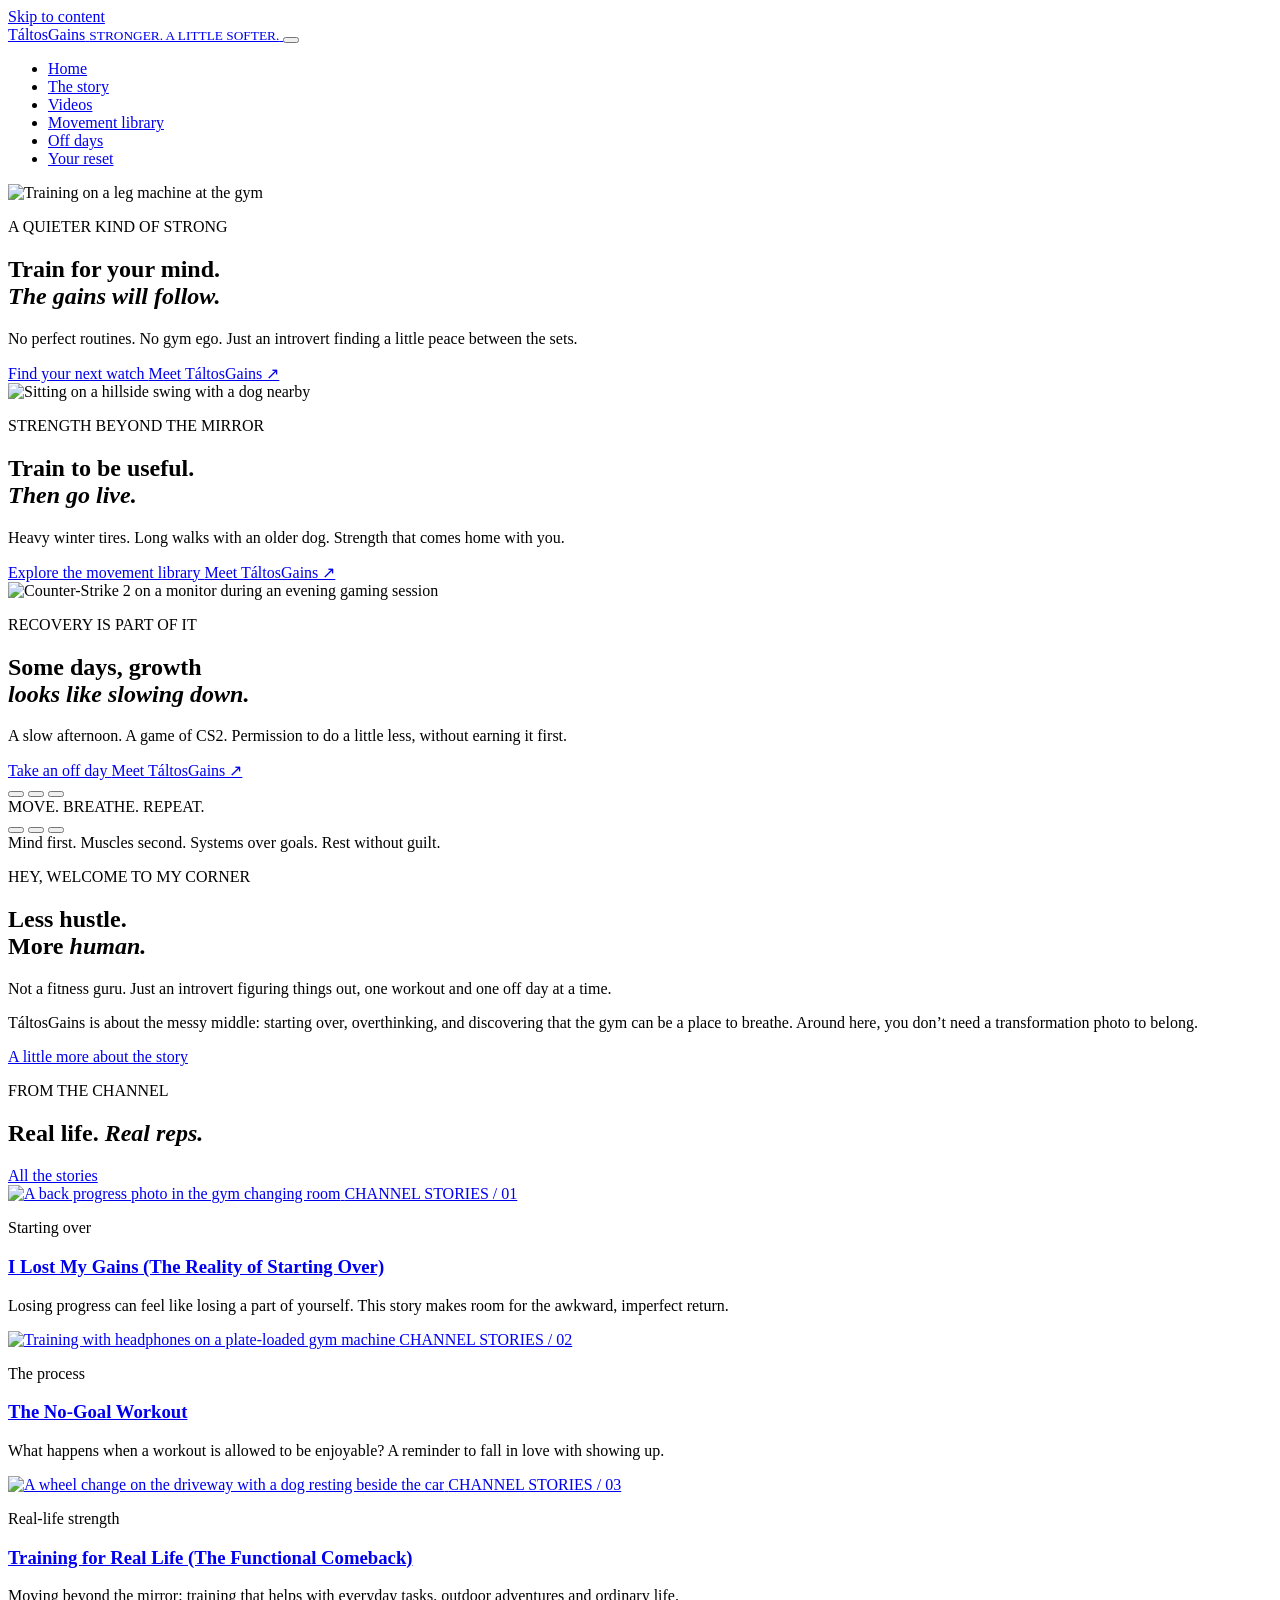
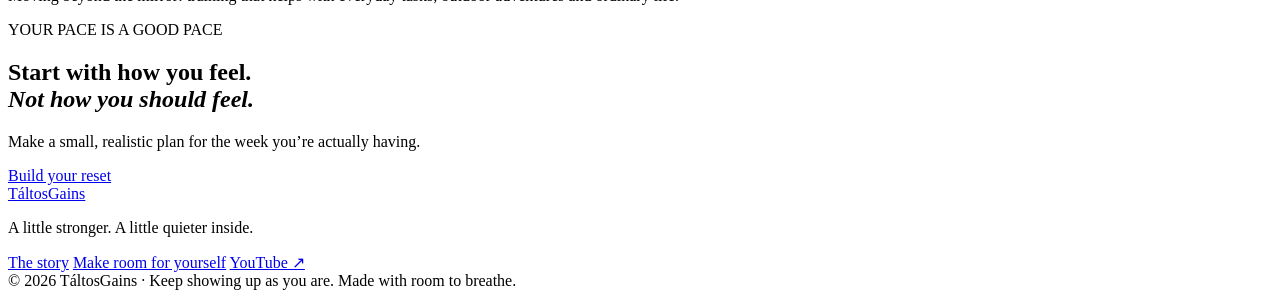
==== index.html @ c7e906d4 "Add homepage" ====
<!doctype html>
<html lang="en" data-bs-theme="dark">
    <head>
        <meta charset="utf-8" />
        <meta name="viewport" content="width=device-width, initial-scale=1" />
        <meta
            name="description"
            content="TáltosGains — honest gym stories, functional movement and guilt-free recovery. Train for your mind. Live at your own pace."
        />
        <meta name="theme-color" content="#171917" />
        <title>Home · TáltosGains</title>
        <link rel="icon" href="assets/favicon.svg" type="image/svg+xml" />
        <link rel="stylesheet" href="bootstrap/css/bootstrap.min.css" />
        <link rel="stylesheet" href="icons/font/bootstrap-icons.min.css" />
        <link rel="stylesheet" href="style.css" />
    </head>
    <body>
        <a class="skip-link" href="#main">Skip to content</a>
        <!-- Header and main menu -->
        <header>
            <nav class="navbar navbar-expand-lg container" aria-label="Main navigation">
                <a class="navbar-brand" href="index.html">
                    <i class="bi bi-flower1" aria-hidden="true"></i>
                    Táltos<span>Gains</span>
                    <small>STRONGER. A LITTLE SOFTER.</small>
                </a>
                <button
                    class="navbar-toggler"
                    type="button"
                    data-bs-toggle="collapse"
                    data-bs-target="#mainNav"
                    aria-controls="mainNav"
                    aria-expanded="false"
                    aria-label="Toggle navigation"
                >
                    <span class="navbar-toggler-icon"></span>
                </button>
                <div class="collapse navbar-collapse" id="mainNav">
                    <ul class="navbar-nav ms-auto">
                        <li class="nav-item">
                            <a class="nav-link active" aria-current="page" href="index.html">
                                <i class="bi bi-house" aria-hidden="true"></i>
                                Home
                            </a>
                        </li>
                        <li class="nav-item">
                            <a class="nav-link" href="about.html">
                                <i class="bi bi-flower1" aria-hidden="true"></i>
                                The story
                            </a>
                        </li>
                        <li class="nav-item">
                            <a class="nav-link" href="videos.html">
                                <i class="bi bi-play-btn" aria-hidden="true"></i>
                                Videos
                            </a>
                        </li>
                        <li class="nav-item">
                            <a class="nav-link" href="movement.html">
                                <i class="bi bi-activity" aria-hidden="true"></i>
                                Movement library
                            </a>
                        </li>
                        <li class="nav-item">
                            <a class="nav-link" href="recovery.html">
                                <i class="bi bi-cup-hot" aria-hidden="true"></i>
                                Off days
                            </a>
                        </li>
                        <li class="nav-item">
                            <a class="nav-link" href="reset.html">
                                <i class="bi bi-pencil-square" aria-hidden="true"></i>
                                Your reset
                            </a>
                        </li>
                    </ul>
                </div>
            </nav>
        </header>
        <!-- Page content -->
        <main id="main">
            <!-- Homepage carousel -->
            <section
                id="homeCarousel"
                class="carousel slide"
                aria-label="The TáltosGains philosophy"
                aria-roledescription="carousel"
            >
                <div class="carousel-inner">
                    <div class="carousel-item active">
                        <img
                            src="assets/images/gym-session.jpg"
                            class="hero-image photo-gym-session"
                            alt="Training on a leg machine at the gym"
                            fetchpriority="high"
                        />
                        <div class="hero-shade"></div>
                        <div class="container hero-content">
                            <p class="eyebrow">
                                <i class="bi bi-flower1" aria-hidden="true"></i>
                                A QUIETER KIND OF STRONG
                            </p>
                            <h1>
                                Train for your mind.
                                <br />
                                <em>The gains will follow.</em>
                            </h1>
                            <p class="hero-description">
                                No perfect routines. No gym ego. Just an introvert finding a little peace
                                between the sets.
                            </p>
                            <div class="d-flex gap-3 flex-wrap">
                                <a class="btn btn-primary" href="videos.html">
                                    <i class="bi bi-play-fill" aria-hidden="true"></i>
                                    Find your next watch
                                </a>
                                <a class="btn btn-outline-light" href="about.html">Meet TáltosGains ↗</a>
                            </div>
                        </div>
                    </div>
                    <div class="carousel-item">
                        <img
                            src="assets/images/outdoor-break.jpg"
                            class="hero-image photo-outdoor-break"
                            alt="Sitting on a hillside swing with a dog nearby"
                        />
                        <div class="hero-shade"></div>
                        <div class="container hero-content">
                            <p class="eyebrow">
                                <i class="bi bi-flower1" aria-hidden="true"></i>
                                STRENGTH BEYOND THE MIRROR
                            </p>
                            <h1>
                                Train to be useful.
                                <br />
                                <em>Then go live.</em>
                            </h1>
                            <p class="hero-description">
                                Heavy winter tires. Long walks with an older dog. Strength that comes home
                                with you.
                            </p>
                            <div class="d-flex gap-3 flex-wrap">
                                <a class="btn btn-primary" href="movement.html">
                                    <i class="bi bi-play-fill" aria-hidden="true"></i>
                                    Explore the movement library
                                </a>
                                <a class="btn btn-outline-light" href="about.html">Meet TáltosGains ↗</a>
                            </div>
                        </div>
                    </div>
                    <div class="carousel-item">
                        <img
                            src="assets/images/gaming-evening.jpg"
                            class="hero-image photo-gaming-evening"
                            alt="Counter-Strike 2 on a monitor during an evening gaming session"
                        />
                        <div class="hero-shade"></div>
                        <div class="container hero-content">
                            <p class="eyebrow">
                                <i class="bi bi-flower1" aria-hidden="true"></i>
                                RECOVERY IS PART OF IT
                            </p>
                            <h1>
                                Some days, growth
                                <br />
                                <em>looks like slowing down.</em>
                            </h1>
                            <p class="hero-description">
                                A slow afternoon. A game of CS2. Permission to do a little less, without
                                earning it first.
                            </p>
                            <div class="d-flex gap-3 flex-wrap">
                                <a class="btn btn-primary" href="recovery.html">
                                    <i class="bi bi-play-fill" aria-hidden="true"></i>
                                    Take an off day
                                </a>
                                <a class="btn btn-outline-light" href="about.html">Meet TáltosGains ↗</a>
                            </div>
                        </div>
                    </div>
                </div>
                <div class="container carousel-bottom">
                    <div class="carousel-indicators">
                        <button
                            type="button"
                            data-bs-target="#homeCarousel"
                            data-bs-slide-to="0"
                            class="active"
                            aria-current="true"
                            aria-label="Slide 1"
                        ></button>
                        <button
                            type="button"
                            data-bs-target="#homeCarousel"
                            data-bs-slide-to="1"
                            aria-label="Slide 2"
                        ></button>
                        <button
                            type="button"
                            data-bs-target="#homeCarousel"
                            data-bs-slide-to="2"
                            aria-label="Slide 3"
                        ></button>
                    </div>
                    <span class="carousel-note">MOVE. BREATHE. REPEAT.</span>
                    <div class="carousel-actions">
                        <button
                            type="button"
                            id="carouselPause"
                            class="btn btn-sm btn-outline-light"
                            aria-label="Pause slideshow"
                        >
                            <i class="bi bi-pause-fill" aria-hidden="true"></i>
                        </button>
                        <button
                            type="button"
                            class="btn btn-sm btn-outline-light"
                            data-bs-target="#homeCarousel"
                            data-bs-slide="prev"
                            aria-label="Previous slide"
                        >
                            <i class="bi bi-arrow-left" aria-hidden="true"></i>
                        </button>
                        <button
                            type="button"
                            class="btn btn-sm btn-outline-light"
                            data-bs-target="#homeCarousel"
                            data-bs-slide="next"
                            aria-label="Next slide"
                        >
                            <i class="bi bi-arrow-right" aria-hidden="true"></i>
                        </button>
                    </div>
                </div>
            </section>
            <div class="manifesto-strip">
                <div class="container">
                    <span>
                        <i class="bi bi-heart" aria-hidden="true"></i>
                        Mind first. Muscles second.
                    </span>
                    <span>
                        <i class="bi bi-arrow-repeat" aria-hidden="true"></i>
                        Systems over goals.
                    </span>
                    <span>
                        <i class="bi bi-flower1" aria-hidden="true"></i>
                        Rest without guilt.
                    </span>
                </div>
            </div>
            <section class="container section-space">
                <div class="row align-items-center gy-5">
                    <div class="col-lg-5">
                        <p class="eyebrow">HEY, WELCOME TO MY CORNER</p>
                        <h2>
                            Less hustle.
                            <br />
                            More
                            <em>human.</em>
                        </h2>
                    </div>
                    <div class="col-lg-6 offset-lg-1">
                        <p class="large-copy">
                            Not a fitness guru. Just an introvert figuring things out, one workout and one off
                            day at a time.
                        </p>
                        <p>
                            TáltosGains is about the messy middle: starting over, overthinking, and
                            discovering that the gym can be a place to breathe. Around here, you don’t need a
                            transformation photo to belong.
                        </p>
                        <a class="text-link" href="about.html">
                            A little more about the story
                            <i class="bi bi-arrow-up-right" aria-hidden="true"></i>
                        </a>
                    </div>
                </div>
            </section>
            <section class="stories-section section-space">
                <div class="container">
                    <div class="section-title">
                        <div>
                            <p class="eyebrow">FROM THE CHANNEL</p>
                            <h2>
                                Real life.
                                <em>Real reps.</em>
                            </h2>
                        </div>
                        <a class="text-link" href="videos.html">
                            All the stories
                            <i class="bi bi-arrow-right" aria-hidden="true"></i>
                        </a>
                    </div>
                    <div class="row gy-5">
                        <div class="col-md-4">
                            <article class="video-card">
                                <a
                                    class="video-image"
                                    href="videos.html#video-1"
                                    aria-label="Read about I Lost My Gains (The Reality of Starting Over)"
                                >
                                    <img
                                        class="photo-starting-over"
                                        src="assets/images/starting-over.jpg"
                                        alt="A back progress photo in the gym changing room"
                                        loading="lazy"
                                    />
                                    <span class="play-circle">
                                        <i class="bi bi-play-fill" aria-hidden="true"></i>
                                    </span>
                                    <span class="image-label">CHANNEL STORIES / 01</span>
                                </a>
                                <p class="eyebrow mt-4">Starting over</p>
                                <h3>
                                    <a href="videos.html#video-1">
                                        I Lost My Gains (The Reality of Starting Over)
                                    </a>
                                </h3>
                                <p>
                                    Losing progress can feel like losing a part of yourself. This story makes
                                    room for the awkward, imperfect return.
                                </p>
                            </article>
                        </div>
                        <div class="col-md-4">
                            <article class="video-card">
                                <a
                                    class="video-image"
                                    href="videos.html#video-2"
                                    aria-label="Read about The No-Goal Workout"
                                >
                                    <img
                                        class="photo-gym-row"
                                        src="assets/images/gym-row.jpg"
                                        alt="Training with headphones on a plate-loaded gym machine"
                                        loading="lazy"
                                    />
                                    <span class="play-circle">
                                        <i class="bi bi-play-fill" aria-hidden="true"></i>
                                    </span>
                                    <span class="image-label">CHANNEL STORIES / 02</span>
                                </a>
                                <p class="eyebrow mt-4">The process</p>
                                <h3><a href="videos.html#video-2">The No-Goal Workout</a></h3>
                                <p>
                                    What happens when a workout is allowed to be enjoyable? A reminder to fall
                                    in love with showing up.
                                </p>
                            </article>
                        </div>
                        <div class="col-md-4">
                            <article class="video-card">
                                <a
                                    class="video-image"
                                    href="videos.html#video-3"
                                    aria-label="Read about Training for Real Life (The Functional Comeback)"
                                >
                                    <img
                                        class="photo-everyday-strength"
                                        src="assets/images/everyday-strength.jpg"
                                        alt="A wheel change on the driveway with a dog resting beside the car"
                                        loading="lazy"
                                    />
                                    <span class="play-circle">
                                        <i class="bi bi-play-fill" aria-hidden="true"></i>
                                    </span>
                                    <span class="image-label">CHANNEL STORIES / 03</span>
                                </a>
                                <p class="eyebrow mt-4">Real-life strength</p>
                                <h3>
                                    <a href="videos.html#video-3">
                                        Training for Real Life (The Functional Comeback)
                                    </a>
                                </h3>
                                <p>
                                    Moving beyond the mirror: training that helps with everyday tasks, outdoor
                                    adventures and ordinary life.
                                </p>
                            </article>
                        </div>
                    </div>
                </div>
            </section>
            <section class="container section-space">
                <div class="reset-banner">
                    <div>
                        <p class="eyebrow">YOUR PACE IS A GOOD PACE</p>
                        <h2>
                            Start with how you feel.
                            <br />
                            <em>Not how you should feel.</em>
                        </h2>
                        <p>Make a small, realistic plan for the week you’re actually having.</p>
                        <a class="btn btn-primary btn-lg" href="reset.html">
                            Build your reset
                            <i class="bi bi-arrow-right" aria-hidden="true"></i>
                        </a>
                    </div>
                    <div class="big-flower" aria-hidden="true">
                        <i class="bi bi-flower1" aria-hidden="true"></i>
                    </div>
                </div>
            </section>
        </main>
        <!-- Footer -->
        <footer>
            <div class="container">
                <div class="row gy-4 align-items-center">
                    <div class="col-md-5">
                        <a class="footer-brand" href="index.html">
                            <i class="bi bi-flower1" aria-hidden="true"></i>
                            TáltosGains
                        </a>
                        <p>A little stronger. A little quieter inside.</p>
                    </div>
                    <div class="col-md-7 footer-links">
                        <a href="about.html">The story</a>
                        <a href="reset.html">Make room for yourself</a>
                        <a
                            href="https://www.youtube.com/channel/UCNmZno0YKtLoGq7kh4Sr4HA"
                            target="_blank"
                            rel="noopener"
                        >
                            <i class="bi bi-youtube" aria-hidden="true"></i>
                            YouTube ↗
                        </a>
                    </div>
                </div>
                <div class="footer-bottom">
                    <span>© 2026 TáltosGains · Keep showing up as you are.</span>
                    <span>Made with room to breathe.</span>
                </div>
            </div>
        </footer>
        <!-- JavaScript -->
        <script src="bootstrap/js/bootstrap.bundle.min.js"></script>
        <script src="js/site.js"></script>
    </body>
</html>
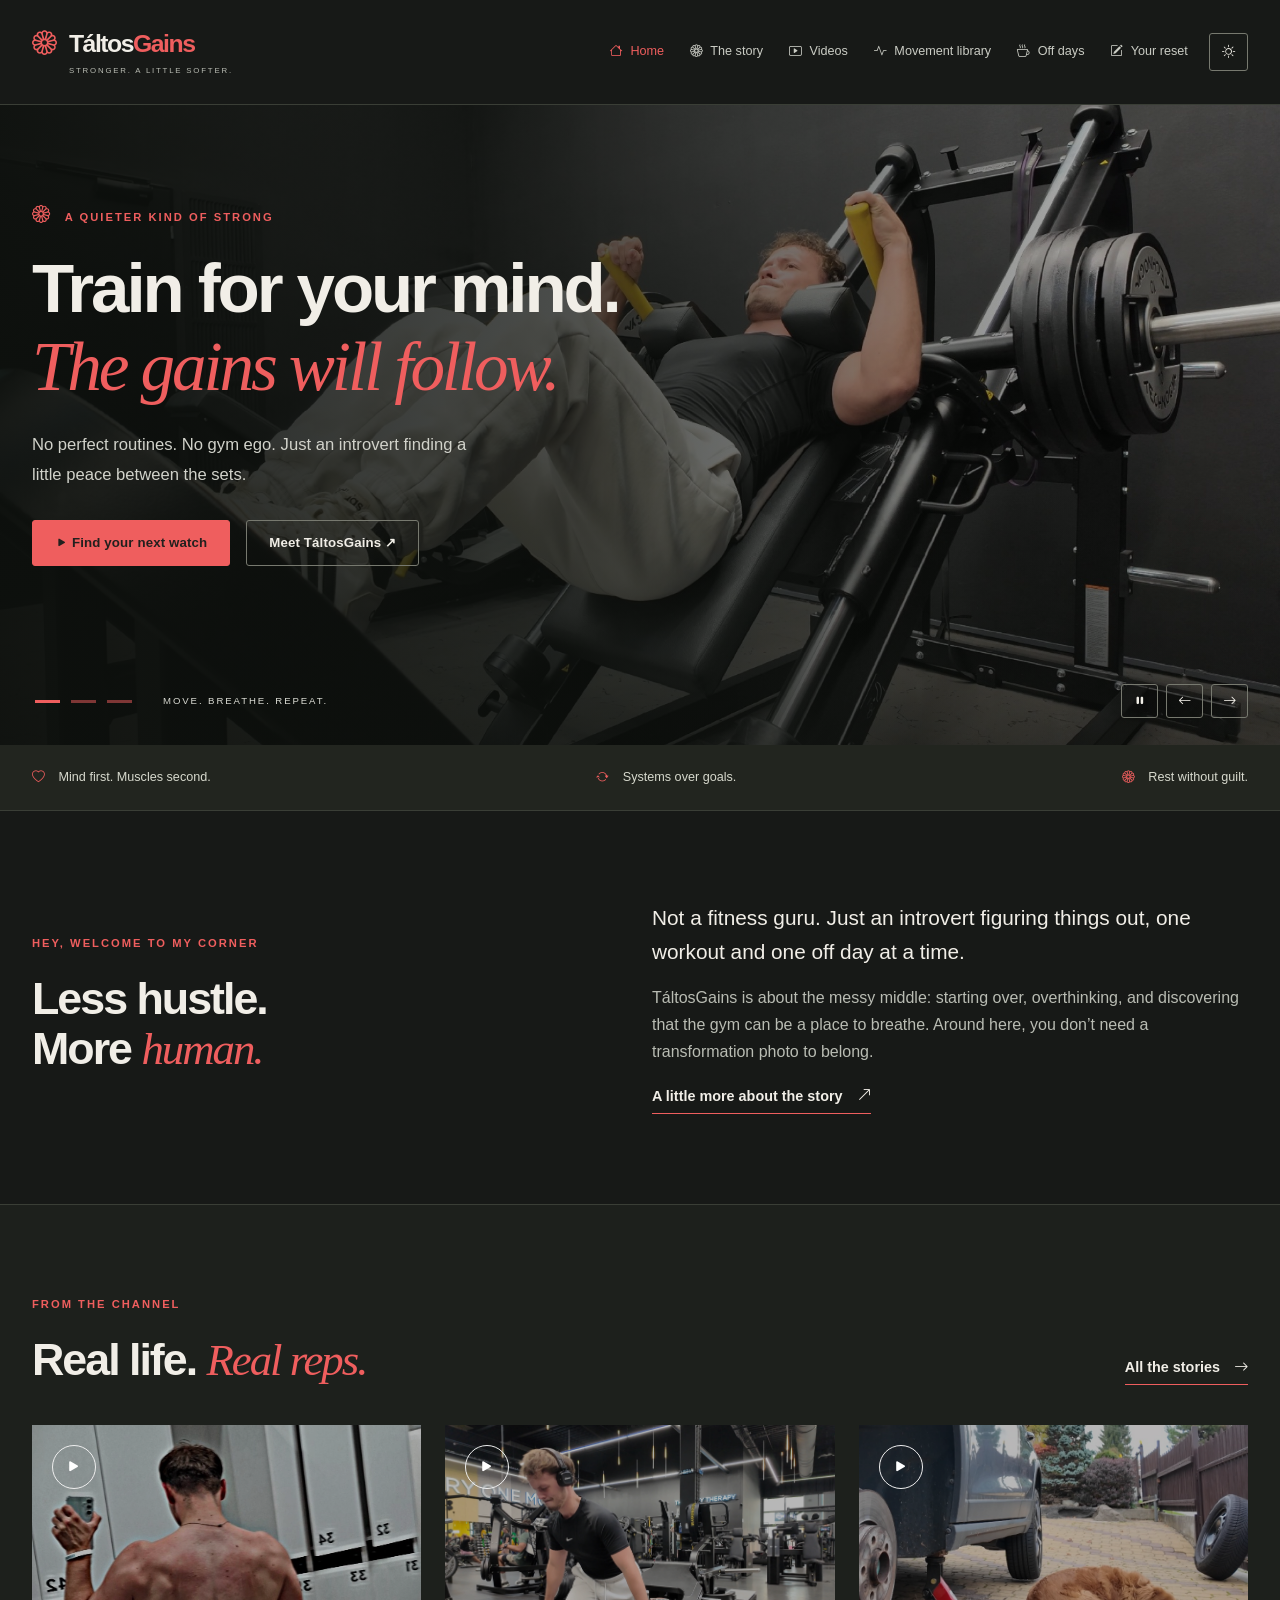
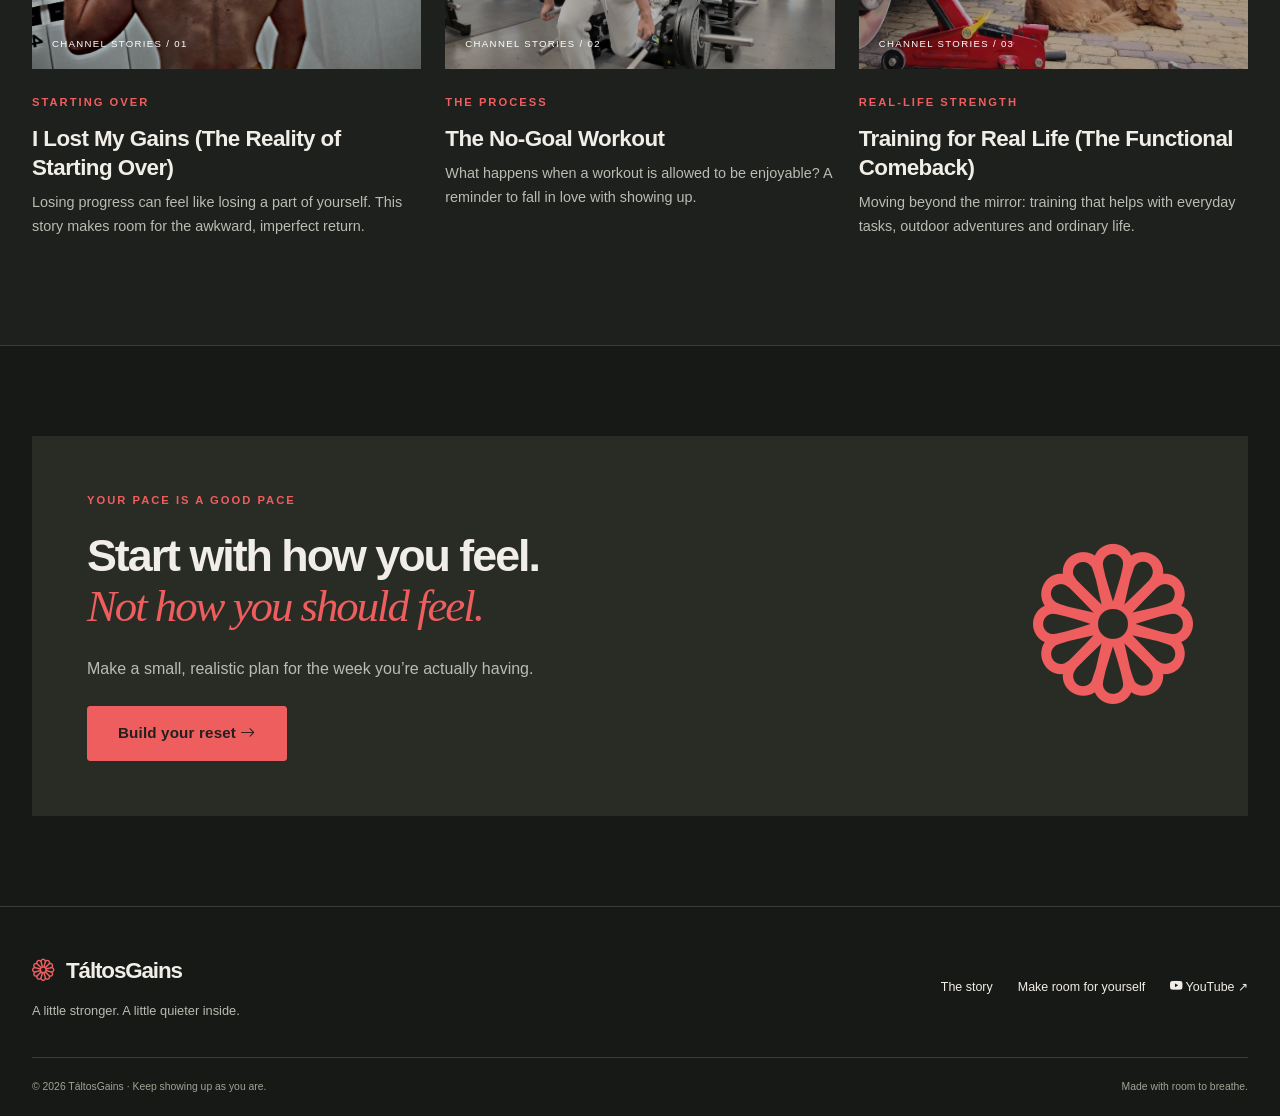
==== commit 2247c2d5: "Update responsive pages and README" ====
--- a/index.html
+++ b/index.html
@@ -8,6 +8,7 @@
             content="TáltosGains — honest gym stories, functional movement and guilt-free recovery. Train for your mind. Live at your own pace."
         />
         <meta name="theme-color" content="#171917" />
+        <script src="js/theme.js"></script>
         <title>Home · TáltosGains</title>
         <link rel="icon" href="assets/favicon.svg" type="image/svg+xml" />
         <link rel="stylesheet" href="bootstrap/css/bootstrap.min.css" />
@@ -35,6 +36,10 @@
                 >
                     <span class="navbar-toggler-icon"></span>
                 </button>
+                <button type="button" id="themeToggle" class="btn btn-outline-light theme-toggle"
+                        aria-label="Switch to light mode" title="Switch to light mode" hidden>
+                    <i class="bi bi-sun" aria-hidden="true"></i>
+                </button>
                 <div class="collapse navbar-collapse" id="mainNav">
                     <ul class="navbar-nav ms-auto">
                         <li class="nav-item">
--- a/style.css
+++ b/style.css
@@ -0,0 +1,1331 @@
+/* TáltosGains: dark editorial layout with a softer red accent. */
+
+/* Colors and basic page styles */
+:root {
+    --ink: #171917;
+    --panel: #20231f;
+    --paper: #f1eee7;
+    --muted: #b9bcb3;
+    --accent: #ef5e5e;
+    --accent-soft: #f4c1d2;
+    --accent-muted: #b66c87;
+    --line: #3a3e36;
+    --bs-body-bg: var(--ink);
+    --bs-body-color: var(--paper);
+    --bs-primary: var(--accent);
+    --bs-link-color: var(--accent);
+    --bs-link-hover-color: var(--accent-soft);
+    --bs-border-color: var(--line);
+}
+
+body {
+    font-family: Arial, Helvetica, sans-serif;
+    font-size: 16px;
+    line-height: 1.7;
+}
+
+a {
+    color: inherit;
+    text-underline-offset: 5px;
+}
+
+p {
+    color: var(--muted);
+}
+
+h1,
+h2,
+h3 {
+    color: var(--paper);
+    font-weight: 700;
+    line-height: 1.12;
+    letter-spacing: -0.045em;
+}
+
+h1 {
+    font-size: clamp(2.8rem, 5.8vw, 5.4rem);
+}
+
+h2 {
+    font-size: clamp(2rem, 3.5vw, 3.3rem);
+}
+
+h3 {
+    font-size: 1.4rem;
+    letter-spacing: -0.025em;
+}
+
+em {
+    font-family: Georgia, 'Times New Roman', serif;
+    font-weight: 400;
+    color: var(--accent);
+}
+
+/* Page layout */
+.container {
+    max-width: 1280px;
+    padding-left: 32px;
+    padding-right: 32px;
+}
+
+.eyebrow {
+    font-size: 0.7rem;
+    letter-spacing: 0.18em;
+    font-weight: 700;
+    color: var(--accent);
+    text-transform: uppercase;
+    margin-bottom: 20px;
+}
+
+.eyebrow .bi {
+    font-size: 1.15rem;
+    margin-right: 8px;
+}
+
+.large-copy {
+    font-size: 1.3rem;
+    color: var(--paper);
+    line-height: 1.6;
+}
+
+.section-space {
+    padding-top: 90px;
+    padding-bottom: 90px;
+}
+
+html {
+    scroll-padding-top: 120px;
+}
+
+header {
+    position: sticky;
+    top: 0;
+    z-index: 1020;
+    border-bottom: 1px solid var(--line);
+    background: var(--ink);
+}
+
+/* Header and navigation */
+.navbar {
+    min-height: 104px;
+    /* Bootstrap navbar variables: menu link colors and spacing */
+    --bs-navbar-color: #caccc4;
+    --bs-navbar-hover-color: var(--paper);
+    --bs-navbar-active-color: var(--accent);
+    --bs-navbar-nav-link-padding-x: 13px;
+}
+
+.navbar .navbar-nav {
+    --bs-nav-link-padding-y: 10px;
+}
+
+.navbar-brand {
+    font-size: 1.55rem;
+    letter-spacing: -0.06em;
+    font-weight: 800;
+    line-height: 1.3;
+    color: var(--paper);
+}
+
+.navbar-brand > .bi {
+    color: var(--accent);
+    margin-right: 8px;
+    font-weight: 400;
+}
+
+.navbar-brand span {
+    color: var(--accent);
+}
+
+.navbar-brand small {
+    display: block;
+    font-size: 0.49rem;
+    letter-spacing: 0.23em;
+    margin: 5px 0 0 37px;
+    color: var(--muted);
+    font-weight: 400;
+}
+
+.navbar .nav-link {
+    font-size: 0.79rem;
+    white-space: nowrap;
+}
+
+.nav-link .bi {
+    margin-right: 4px;
+}
+
+/* Buttons and links */
+.btn {
+    border-radius: 3px;
+    padding: 12px 22px;
+    font-weight: 600;
+    font-size: 0.83rem;
+    line-height: 1.5;
+    letter-spacing: 0.01em;
+}
+
+.btn-primary {
+    --bs-btn-color: #22201e;
+    --bs-btn-bg: var(--accent);
+    --bs-btn-border-color: var(--accent);
+    --bs-btn-hover-color: #181818;
+    --bs-btn-hover-bg: var(--accent-soft);
+    --bs-btn-hover-border-color: var(--accent-soft);
+    --bs-btn-active-bg: var(--accent-soft);
+    --bs-btn-active-border-color: var(--accent-soft);
+    --bs-btn-active-color: #181818;
+}
+
+.btn-outline-light {
+    --bs-btn-color: var(--paper);
+    --bs-btn-border-color: #77796f;
+    --bs-btn-hover-bg: var(--paper);
+    --bs-btn-hover-color: var(--ink);
+}
+
+.btn-outline-primary {
+    --bs-btn-color: var(--accent);
+    --bs-btn-border-color: var(--accent);
+    --bs-btn-hover-color: var(--ink);
+    --bs-btn-hover-bg: var(--accent);
+    --bs-btn-hover-border-color: var(--accent);
+    --bs-btn-active-color: var(--ink);
+    --bs-btn-active-bg: var(--accent-soft);
+    --bs-btn-active-border-color: var(--accent-soft);
+}
+
+.btn-secondary {
+    --bs-btn-color: var(--paper);
+    --bs-btn-bg: var(--line);
+    --bs-btn-border-color: var(--line);
+    --bs-btn-hover-color: var(--paper);
+    --bs-btn-hover-bg: #4b5046;
+    --bs-btn-hover-border-color: #4b5046;
+    --bs-btn-active-color: var(--paper);
+    --bs-btn-active-bg: #4b5046;
+    --bs-btn-active-border-color: #4b5046;
+}
+
+.btn-link {
+    --bs-btn-color: var(--accent);
+    --bs-btn-hover-color: var(--accent-soft);
+    --bs-btn-active-color: var(--accent-soft);
+    text-underline-offset: 5px;
+}
+
+.btn-sm {
+    padding: 6px 11px;
+}
+
+.btn-lg {
+    padding: 15px 30px;
+    font-size: 0.95rem;
+}
+
+.text-link {
+    font-weight: 600;
+    font-size: 0.9rem;
+    text-decoration: none;
+    border-bottom: 1px solid var(--accent);
+    padding-bottom: 5px;
+    display: inline-block;
+}
+
+.text-link .bi {
+    margin-left: 10px;
+}
+
+.skip-link {
+    position: fixed;
+    top: -100px;
+    left: 12px;
+    background: var(--accent);
+    color: #111;
+    padding: 12px;
+    z-index: 2000;
+}
+
+.skip-link:focus {
+    top: 12px;
+}
+
+/* ":root" raises specificity so this beats Bootstrap's ".btn:focus-visible" without !important */
+:root :focus-visible {
+    outline: 3px solid var(--accent);
+    outline-offset: 4px;
+}
+
+/* Homepage carousel */
+#homeCarousel {
+    position: relative;
+}
+
+.carousel-item {
+    height: 640px;
+    min-height: 540px;
+}
+
+.hero-image {
+    position: absolute;
+    width: 100%;
+    height: 100%;
+    object-fit: cover;
+    object-position: center 50%;
+}
+
+.hero-shade {
+    position: absolute;
+    inset: 0;
+    background:
+        linear-gradient(
+            90deg,
+            rgba(13, 16, 13, 0.94) 0%,
+            rgba(13, 16, 13, 0.73) 43%,
+            rgba(13, 16, 13, 0.16) 100%
+        ),
+        linear-gradient(0deg, rgba(13, 16, 13, 0.5), transparent 40%);
+}
+
+.hero-content {
+    position: relative;
+    padding-top: 94px;
+    padding-bottom: 110px;
+}
+
+.hero-content h1 {
+    max-width: 950px;
+    font-size: clamp(3rem, 5.4vw, 5.3rem);
+}
+
+.hero-description {
+    font-size: 1.04rem;
+    max-width: 460px;
+    line-height: 1.8;
+    margin: 25px 0 30px;
+    color: #d1d2ca;
+}
+
+.carousel-bottom {
+    position: absolute;
+    bottom: 27px;
+    left: 50%;
+    transform: translateX(-50%);
+    display: flex;
+    align-items: center;
+    gap: 28px;
+    z-index: 2;
+}
+
+.carousel-indicators {
+    position: static;
+    margin: 0;
+    gap: 5px;
+}
+
+.carousel-indicators [data-bs-target] {
+    width: 25px;
+    height: 3px;
+    background-color: var(--accent);
+}
+
+.carousel-note {
+    font-size: 0.6rem;
+    color: #dadbd3;
+    letter-spacing: 0.2em;
+}
+
+.carousel-actions {
+    margin-left: auto;
+    display: flex;
+    gap: 8px;
+}
+
+/* Homepage introduction and video cards */
+.manifesto-strip {
+    background: #22251f;
+    border-bottom: 1px solid var(--line);
+    padding: 22px 0;
+}
+
+.manifesto-strip .container {
+    display: flex;
+    justify-content: space-between;
+    gap: 20px;
+}
+
+.manifesto-strip span {
+    color: #d7d9cd;
+    font-size: 0.79rem;
+}
+
+.manifesto-strip .bi {
+    color: var(--accent);
+    margin-right: 10px;
+}
+
+.stories-section {
+    background: #1d201c;
+    border-top: 1px solid var(--line);
+    border-bottom: 1px solid var(--line);
+}
+
+.section-title {
+    display: flex;
+    justify-content: space-between;
+    align-items: end;
+    gap: 24px;
+    margin-bottom: 40px;
+}
+
+.section-title h2 {
+    margin: 0;
+}
+
+.video-image {
+    display: block;
+    position: relative;
+    overflow: hidden;
+    aspect-ratio: 16/10;
+}
+
+.video-image img {
+    width: 100%;
+    height: 100%;
+    object-fit: cover;
+    filter: brightness(0.72);
+    transition: transform 0.3s;
+}
+
+.video-image:hover img {
+    transform: scale(1.035);
+}
+
+.play-circle {
+    position: absolute;
+    left: 20px;
+    top: 20px;
+    width: 44px;
+    height: 44px;
+    display: grid;
+    place-items: center;
+    border: 1px solid #eee;
+    border-radius: 50%;
+    color: white;
+    font-size: 1.1rem;
+}
+
+.image-label {
+    position: absolute;
+    bottom: 16px;
+    left: 20px;
+    letter-spacing: 0.14em;
+    font-size: 0.6rem;
+    color: white;
+}
+
+.video-card h3 {
+    line-height: 1.3;
+    font-size: 1.4rem;
+}
+
+.video-card h3 a {
+    text-decoration: none;
+}
+
+.video-card h3 a:hover {
+    color: var(--accent);
+}
+
+.video-card p:not(.eyebrow) {
+    font-size: 0.9rem;
+}
+
+.video-card .eyebrow {
+    margin-bottom: 12px;
+}
+
+/* Reset invitation */
+.reset-banner {
+    padding: 55px;
+    background: #292c25;
+    display: flex;
+    align-items: center;
+    justify-content: space-between;
+    gap: 20px;
+}
+
+.reset-banner p:not(.eyebrow) {
+    margin: 24px 0;
+}
+
+.big-flower {
+    font-size: 10rem;
+    color: var(--accent);
+    line-height: 1;
+}
+
+/* Inner pages */
+.breadcrumb-wrap {
+    padding-top: 22px;
+}
+
+.breadcrumb {
+    font-size: 0.75rem;
+    margin-bottom: 0;
+}
+
+.breadcrumb-item.active {
+    color: var(--muted);
+}
+
+.page-heading {
+    padding-top: 58px;
+    padding-bottom: 56px;
+}
+
+.page-heading .lead {
+    max-width: 740px;
+    margin-top: 24px;
+    font-size: 1.13rem;
+}
+
+.editorial-image {
+    width: 100%;
+    height: 540px;
+    object-fit: cover;
+}
+
+.image-caption {
+    font-size: 0.65rem;
+    letter-spacing: 0.14em;
+    margin-top: 15px;
+}
+
+.principle {
+    border-top: 1px solid var(--line);
+    padding: 25px 0;
+}
+
+.principle span {
+    color: var(--accent);
+    font-size: 0.7rem;
+    letter-spacing: 0.15em;
+}
+
+.principle h3 {
+    margin: 20px 0;
+}
+
+.video-feature {
+    border-top: 1px solid var(--line);
+    padding: 40px 0;
+    margin-bottom: 20px;
+}
+
+.video-feature h2 {
+    font-size: 2.1rem;
+    max-width: 620px;
+}
+
+.video-cover {
+    width: 100%;
+    aspect-ratio: 16/10;
+    object-fit: cover;
+}
+
+.subtle-note {
+    font-size: 0.85rem;
+    border-left: 2px solid var(--accent);
+    padding-left: 16px;
+    margin-bottom: 40px;
+}
+
+.modal-content {
+    background: var(--panel);
+    border-radius: 4px;
+}
+
+.modal-header,
+.modal-footer {
+    padding: 22px;
+}
+
+.modal-body {
+    padding: 25px;
+}
+
+.modal-title {
+    letter-spacing: -0.02em;
+}
+
+/* Movement library and DataTables */
+.library-intro {
+    display: flex;
+    gap: 35px;
+    align-items: center;
+    justify-content: space-between;
+    margin-bottom: 35px;
+}
+
+.library-intro p {
+    max-width: 750px;
+}
+
+.library-count {
+    font-family: Georgia, serif;
+    font-size: 3rem;
+    line-height: 1.2;
+    color: var(--accent);
+    white-space: nowrap;
+}
+
+.library-count small {
+    display: block;
+    font-family: Arial, sans-serif;
+    font-size: 0.55rem;
+    letter-spacing: 0.15em;
+}
+
+.table-shell {
+    background: var(--panel);
+    padding: 25px;
+    border: 1px solid var(--line);
+}
+
+.table {
+    --bs-table-bg: transparent;
+    --bs-table-color: var(--paper);
+    --bs-table-hover-bg: #30352c;
+    --bs-table-hover-color: var(--paper);
+    font-size: 0.87rem;
+}
+
+.table thead th {
+    color: var(--accent);
+    font-size: 0.72rem;
+    text-transform: uppercase;
+    letter-spacing: 0.04em;
+}
+
+.table td,
+.table th {
+    padding: 15px 12px;
+}
+
+.table tbody th {
+    font-weight: 500;
+    min-width: 190px;
+}
+
+.table caption {
+    font-size: 0.75rem;
+    color: var(--muted);
+}
+
+.dt-container {
+    font-size: 0.85rem;
+}
+
+.page-link {
+    color: var(--paper);
+    background: var(--ink);
+    border-color: var(--line);
+}
+
+.active > .page-link {
+    background: var(--accent);
+    border-color: var(--accent);
+    color: var(--ink);
+}
+
+.quiet-callout {
+    border-left: 2px solid var(--accent);
+    margin-top: 45px;
+    padding-left: 25px;
+}
+
+/* Recovery tabs */
+.nav-tabs {
+    border-color: var(--line);
+    gap: 8px;
+    /* Bootstrap nav variables: tab colors and spacing */
+    --bs-nav-link-padding-x: 15px;
+    --bs-nav-link-padding-y: 14px;
+    --bs-nav-link-color: #caccc4;
+    --bs-nav-link-hover-color: var(--paper);
+    --bs-nav-tabs-link-active-color: var(--accent);
+}
+
+.nav-tabs .nav-link {
+    border-radius: 0;
+    font-size: 0.9rem;
+}
+
+.nav-tabs .nav-link.active {
+    background: var(--panel);
+    border-color: var(--line);
+    border-bottom-color: var(--panel);
+}
+
+.recovery-content {
+    background: var(--panel);
+    padding: 35px;
+    margin-bottom: 30px;
+    min-height: 380px;
+}
+
+.recovery-content h2 {
+    font-size: 2rem;
+    margin-bottom: 24px;
+}
+
+.recovery-content .large-copy {
+    font-size: 1.12rem;
+}
+
+.recovery-list {
+    padding-left: 22px;
+    color: var(--muted);
+}
+
+.recovery-list li {
+    padding-left: 8px;
+    margin-top: 16px;
+}
+
+.recovery-list li::marker {
+    color: var(--accent);
+}
+
+/* Reset form */
+.reset-form {
+    padding: 32px;
+    background: var(--panel);
+    border: 1px solid var(--line);
+}
+
+.form-label,
+fieldset legend {
+    font-size: 0.86rem;
+    font-weight: 600;
+}
+
+.form-control,
+.form-select,
+.input-group-text {
+    border-radius: 3px;
+    min-height: 46px;
+    border-color: #5a6054;
+    background-color: #171a16;
+    color: var(--paper);
+}
+
+.form-control:focus,
+.form-select:focus {
+    background-color: #171a16;
+    border-color: var(--accent);
+    box-shadow: 0 0 0 0.2rem rgba(239, 94, 94, 0.15);
+    color: var(--paper);
+}
+
+.form-control::placeholder {
+    color: #92998b;
+}
+
+.form-text {
+    color: #b8bdb0;
+    font-size: 0.75rem;
+}
+
+.form-check-input:checked {
+    background-color: var(--accent-muted);
+    border-color: var(--accent-muted);
+}
+
+.form-check-label {
+    font-size: 0.86rem;
+}
+
+.plan-aside {
+    padding: 10px 20px;
+}
+
+.plan-aside > .bi {
+    font-size: 4rem;
+    color: var(--accent);
+}
+
+.plan-aside h2 {
+    margin: 25px 0;
+}
+
+.saved-summary {
+    border: 1px solid var(--accent);
+    padding: 25px;
+    background: var(--panel);
+}
+
+#saveStatus {
+    color: var(--accent);
+}
+
+/* Footer */
+footer {
+    border-top: 1px solid var(--line);
+    padding: 45px 0 20px;
+}
+
+.footer-brand {
+    font-size: 1.4rem;
+    letter-spacing: -0.05em;
+    text-decoration: none;
+    font-weight: 700;
+}
+
+.footer-brand .bi {
+    color: var(--accent);
+    margin-right: 8px;
+}
+
+footer p {
+    font-size: 0.8rem;
+    margin: 10px 0 0;
+}
+
+.footer-links {
+    display: flex;
+    gap: 25px;
+    justify-content: flex-end;
+    flex-wrap: wrap;
+}
+
+.footer-links a {
+    font-size: 0.78rem;
+    text-decoration: none;
+}
+
+.footer-links a:hover {
+    color: var(--accent);
+}
+
+.footer-bottom {
+    border-top: 1px solid var(--line);
+    margin-top: 35px;
+    padding-top: 20px;
+    display: flex;
+    justify-content: space-between;
+    gap: 16px;
+    color: #9ea493;
+    font-size: 0.65rem;
+}
+
+/* Large screens */
+@media (min-width: 1400px) {
+    .carousel-item {
+        height: 690px;
+    }
+    .hero-content {
+        padding-top: 115px;
+    }
+}
+
+@media (max-width: 1199px) {
+    .navbar {
+        --bs-navbar-nav-link-padding-x: 8px;
+    }
+    .navbar .nav-link {
+        font-size: 0.73rem;
+    }
+    .navbar-brand {
+        font-size: 1.35rem;
+    }
+}
+
+/* Tablets */
+@media (max-width: 991px) {
+    html {
+        scroll-padding-top: 102px;
+    }
+    .navbar {
+        min-height: 86px;
+    }
+    .navbar-collapse {
+        max-height: calc(100dvh - 86px);
+        overflow-y: auto;
+        padding-top: 20px;
+        padding-bottom: 15px;
+    }
+    .navbar .navbar-nav {
+        --bs-nav-link-padding-y: 12px;
+    }
+    .navbar .nav-link {
+        font-size: 0.95rem;
+    }
+    .hero-content {
+        padding-top: 80px;
+    }
+    .carousel-item {
+        height: 620px;
+    }
+    .hero-content h1 {
+        font-size: 4rem;
+    }
+    .big-flower {
+        font-size: 7rem;
+    }
+    .section-space {
+        padding-top: 65px;
+        padding-bottom: 65px;
+    }
+    .plan-aside {
+        padding: 0;
+    }
+    .editorial-image {
+        height: 430px;
+    }
+}
+
+/* Mobile phones */
+@media (max-width: 575px) {
+    .container {
+        padding-left: 22px;
+        padding-right: 22px;
+    }
+    .navbar-brand {
+        font-size: 1.4rem;
+    }
+    .carousel-item {
+        height: 630px;
+    }
+    .hero-content {
+        padding-top: 58px;
+    }
+    .hero-content h1 {
+        font-size: 2.9rem;
+        letter-spacing: -0.05em;
+    }
+    .hero-description {
+        font-size: 0.95rem;
+        margin-top: 25px;
+        max-width: 315px;
+    }
+    .hero-shade {
+        background:
+            linear-gradient(90deg, #10140fe8, #10140f85), linear-gradient(0deg, #10140fc9, transparent);
+    }
+    .hero-image {
+        object-position: 65% center;
+    }
+    .hero-content .btn {
+        padding: 11px 15px;
+        font-size: 0.78rem;
+    }
+    .carousel-note {
+        display: none;
+    }
+    .carousel-bottom {
+        bottom: 24px;
+    }
+    .manifesto-strip {
+        padding: 18px 0;
+    }
+    .manifesto-strip .container {
+        flex-direction: column;
+        gap: 7px;
+    }
+    .manifesto-strip span {
+        font-size: 0.77rem;
+    }
+    .section-space {
+        padding-top: 52px;
+        padding-bottom: 52px;
+    }
+    .section-title {
+        display: block;
+    }
+    .section-title .text-link {
+        margin-top: 24px;
+    }
+    .large-copy {
+        font-size: 1.12rem;
+    }
+    .reset-banner {
+        padding: 30px 24px;
+    }
+    .big-flower {
+        display: none;
+    }
+    .reset-banner h2 {
+        font-size: 2.1rem;
+    }
+    .page-heading {
+        padding-top: 40px;
+        padding-bottom: 35px;
+    }
+    .page-heading h1 {
+        font-size: 2.8rem;
+    }
+    .page-heading .lead {
+        font-size: 1rem;
+    }
+    .video-feature h2 {
+        font-size: 1.8rem;
+    }
+    .video-feature .btn {
+        margin-bottom: 10px;
+    }
+    .library-intro {
+        align-items: start;
+        gap: 15px;
+    }
+    .library-intro p {
+        font-size: 0.85rem;
+    }
+    .library-count {
+        font-size: 2.3rem;
+    }
+    .library-count small {
+        white-space: normal;
+        max-width: 70px;
+    }
+    .table-shell {
+        padding: 12px;
+    }
+    .table {
+        font-size: 0.78rem;
+    }
+    .table td,
+    .table th {
+        padding: 12px 8px;
+    }
+    .recovery-content {
+        padding: 25px 20px;
+    }
+    .nav-tabs {
+        gap: 0;
+        --bs-nav-link-padding-x: 11px;
+        --bs-nav-link-padding-y: 12px;
+    }
+    .nav-tabs .nav-link {
+        font-size: 0.78rem;
+    }
+    .reset-form {
+        padding: 24px 18px;
+    }
+    .footer-links {
+        justify-content: flex-start;
+        gap: 20px;
+    }
+    .footer-bottom {
+        flex-direction: column;
+    }
+    .editorial-image {
+        height: 350px;
+    }
+    .breadcrumb-wrap {
+        padding-top: 18px;
+    }
+    /* Carousel photo framing on phones */
+    .hero-image.photo-gym-session {
+        object-position: 65% center;
+    }
+    .hero-image.photo-outdoor-break {
+        object-position: 60% center;
+    }
+    .hero-image.photo-gaming-evening {
+        object-position: 55% center;
+    }
+}
+
+/* Reduced motion */
+@media (prefers-reduced-motion: reduce) {
+    *,
+    *::before,
+    *::after {
+        scroll-behavior: auto !important;
+        transition: none !important;
+        animation: none !important;
+    }
+}
+
+/* Small phones */
+@media (max-width: 360px) {
+    .carousel-item {
+        height: 730px;
+    }
+    .hero-content h1 {
+        font-size: 2.65rem;
+    }
+    .hero-content {
+        padding-top: 48px;
+    }
+}
+
+/* Photo framing: keep the subject visible in each image. */
+.photo-starting-over {
+    object-position: center 57%;
+}
+
+.photo-gym-portrait {
+    object-position: center top;
+}
+
+.photo-waterfall-break {
+    object-position: center 65%;
+}
+
+.photo-mountain-view {
+    object-position: center 72%;
+}
+
+.photo-everyday-strength {
+    object-position: 68% center;
+}
+
+.photo-gym-row {
+    object-position: 38% center;
+}
+
+/* Theme button and light palette */
+.theme-toggle {
+    padding: 8px 12px;
+}
+
+@media (min-width: 992px) {
+    .theme-toggle {
+        order: 1;
+        margin-left: 8px;
+    }
+}
+
+[data-bs-theme="light"] {
+    --ink: #fff;
+    --panel: #f7f5f2;
+    --paper: #242522;
+    --muted: #51564c;
+    --accent: #ad3038;
+    --accent-soft: #81242a;
+    --accent-muted: #ad3038;
+    --line: #ddd8d1;
+}
+
+[data-bs-theme="light"] .navbar,
+[data-bs-theme="light"] .nav-tabs {
+    --bs-navbar-color: var(--muted);
+    --bs-nav-link-color: var(--muted);
+}
+
+[data-bs-theme="light"] .manifesto-strip,
+[data-bs-theme="light"] .stories-section,
+[data-bs-theme="light"] .reset-banner {
+    background: var(--panel);
+}
+
+[data-bs-theme="light"] .manifesto-strip span,
+[data-bs-theme="light"] .form-control::placeholder,
+[data-bs-theme="light"] .form-text,
+[data-bs-theme="light"] .footer-bottom {
+    color: var(--muted);
+}
+
+[data-bs-theme="light"] .form-control,
+[data-bs-theme="light"] .form-select,
+[data-bs-theme="light"] .input-group-text {
+    background-color: var(--ink);
+    border-color: #8b8e84;
+}
+
+[data-bs-theme="light"] .table {
+    --bs-table-hover-bg: #eeeae4;
+}
+
+[data-bs-theme="light"] .btn-primary,
+[data-bs-theme="light"] .btn-secondary {
+    --bs-btn-hover-color: #fff;
+    --bs-btn-active-color: #fff;
+}
+
+[data-bs-theme="light"] .btn-primary,
+[data-bs-theme="light"] .skip-link {
+    color: #fff;
+}
+
+/* Keep text and controls legible over the carousel photos. */
+[data-bs-theme="light"] #homeCarousel {
+    --paper: #f1eee7;
+}
+
+[data-bs-theme="light"] .hero-image {
+    filter: brightness(1.35);
+}
+
+[data-bs-theme="light"] .hero-shade {
+    background:
+        linear-gradient(90deg, rgb(13 16 13 / 70%), rgb(13 16 13 / 43%) 46%, transparent 100%),
+        linear-gradient(0deg, rgb(13 16 13 / 40%), transparent 28%);
+}
+
+@media (max-width: 575px) {
+    [data-bs-theme="light"] .hero-shade {
+        background:
+            linear-gradient(90deg, rgb(13 16 13 / 65%), rgb(13 16 13 / 25%)),
+            linear-gradient(0deg, rgb(13 16 13 / 48%), transparent 32%);
+    }
+}
+
+[data-bs-theme="light"] .hero-content {
+    text-shadow: 0 1px 5px rgb(0 0 0 / 80%);
+}
+
+[data-bs-theme="light"] .hero-content .btn {
+    text-shadow: none;
+}
+
+[data-bs-theme="light"] #homeCarousel em,
+[data-bs-theme="light"] #homeCarousel .eyebrow {
+    color: #ff8c8c;
+}
+
+[data-bs-theme="light"] #homeCarousel .btn-outline-light {
+    --bs-btn-hover-color: #171917;
+}
+
+/* Keep the movement table readable on narrow screens. */
+@media (max-width: 767.98px) {
+    #movementTable .movement-wide-column {
+        display: none;
+    }
+
+    #movementTable tbody th {
+        min-width: 0;
+    }
+
+    #movementTable td,
+    #movementTable th {
+        padding: 10px 8px;
+        overflow-wrap: anywhere;
+    }
+
+    #movementTable .movement-detail-button {
+        display: block;
+        min-height: 44px;
+        margin-top: 6px;
+    }
+
+    #movementTable_wrapper .dt-search input {
+        box-sizing: border-box;
+        width: 100%;
+        margin-left: 0;
+    }
+
+    #movementTable_wrapper .pagination {
+        flex-wrap: wrap;
+    }
+}
+
+.movement-filters {
+    display: flex;
+    flex-wrap: wrap;
+    align-items: end;
+    gap: 12px;
+}
+
+.reset-group + .reset-group {
+    margin-top: 28px;
+    padding-top: 16px;
+    border-top: 1px solid var(--line);
+}
+
+.reset-group > legend {
+    float: none;
+    margin-bottom: 12px;
+}
+
+.video-preview {
+    padding: 0;
+    border: 0;
+    background: var(--panel);
+}
+
+.video-preview img {
+    width: 100%;
+    height: 100%;
+    object-fit: cover;
+}
+
+.video-preview .play-circle {
+    top: 50%;
+    left: 50%;
+    transform: translate(-50%, -50%);
+    background: rgb(13 16 13 / 80%);
+}
+
+@media (max-width: 575px) {
+    #homeCarousel .carousel-item {
+        height: auto;
+    }
+
+    #homeCarousel .hero-image {
+        position: static;
+        display: block;
+        aspect-ratio: 16 / 9;
+        height: auto;
+    }
+
+    #homeCarousel .hero-shade {
+        display: none;
+    }
+
+    #homeCarousel .hero-content {
+        padding-top: 24px;
+        padding-bottom: 24px;
+        background: var(--panel);
+    }
+
+    #homeCarousel .hero-content h1 {
+        font-size: clamp(2rem, 8vw, 2.9rem);
+    }
+
+    #homeCarousel .hero-description {
+        color: var(--muted);
+    }
+
+    #homeCarousel .carousel-bottom {
+        position: static;
+        transform: none;
+        gap: 8px;
+        padding-top: 10px;
+        padding-bottom: 14px;
+    }
+
+    #homeCarousel .carousel-indicators {
+        margin-right: auto;
+    }
+
+    #homeCarousel .carousel-actions {
+        margin-left: 0;
+    }
+
+    #homeCarousel .carousel-actions .btn {
+        min-width: 44px;
+        min-height: 44px;
+    }
+
+    [data-bs-theme="light"] #homeCarousel {
+        --paper: #242522;
+    }
+
+    [data-bs-theme="light"] #homeCarousel .hero-content {
+        text-shadow: none;
+    }
+
+    [data-bs-theme="light"] #homeCarousel em,
+    [data-bs-theme="light"] #homeCarousel .eyebrow {
+        color: var(--accent);
+    }
+
+    [data-bs-theme="light"] #homeCarousel .btn-outline-light {
+        --bs-btn-hover-color: var(--ink);
+    }
+}
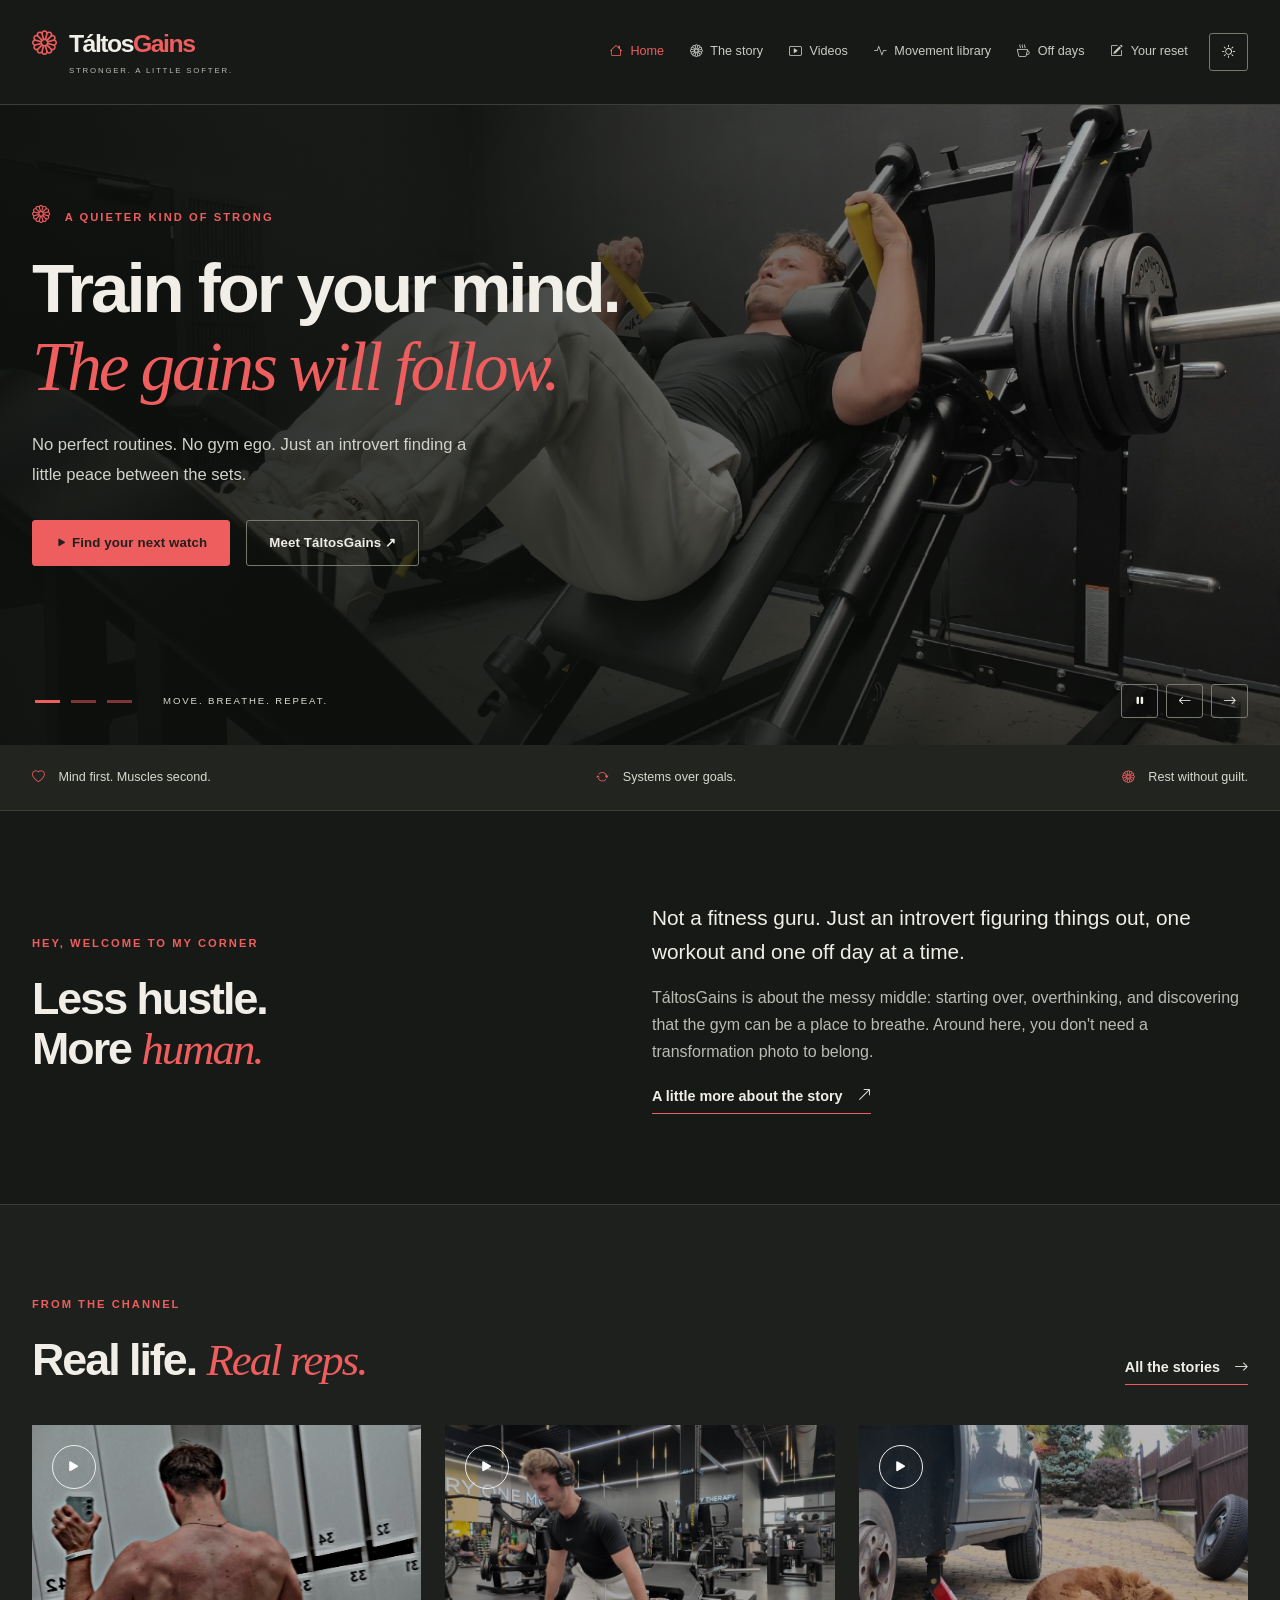
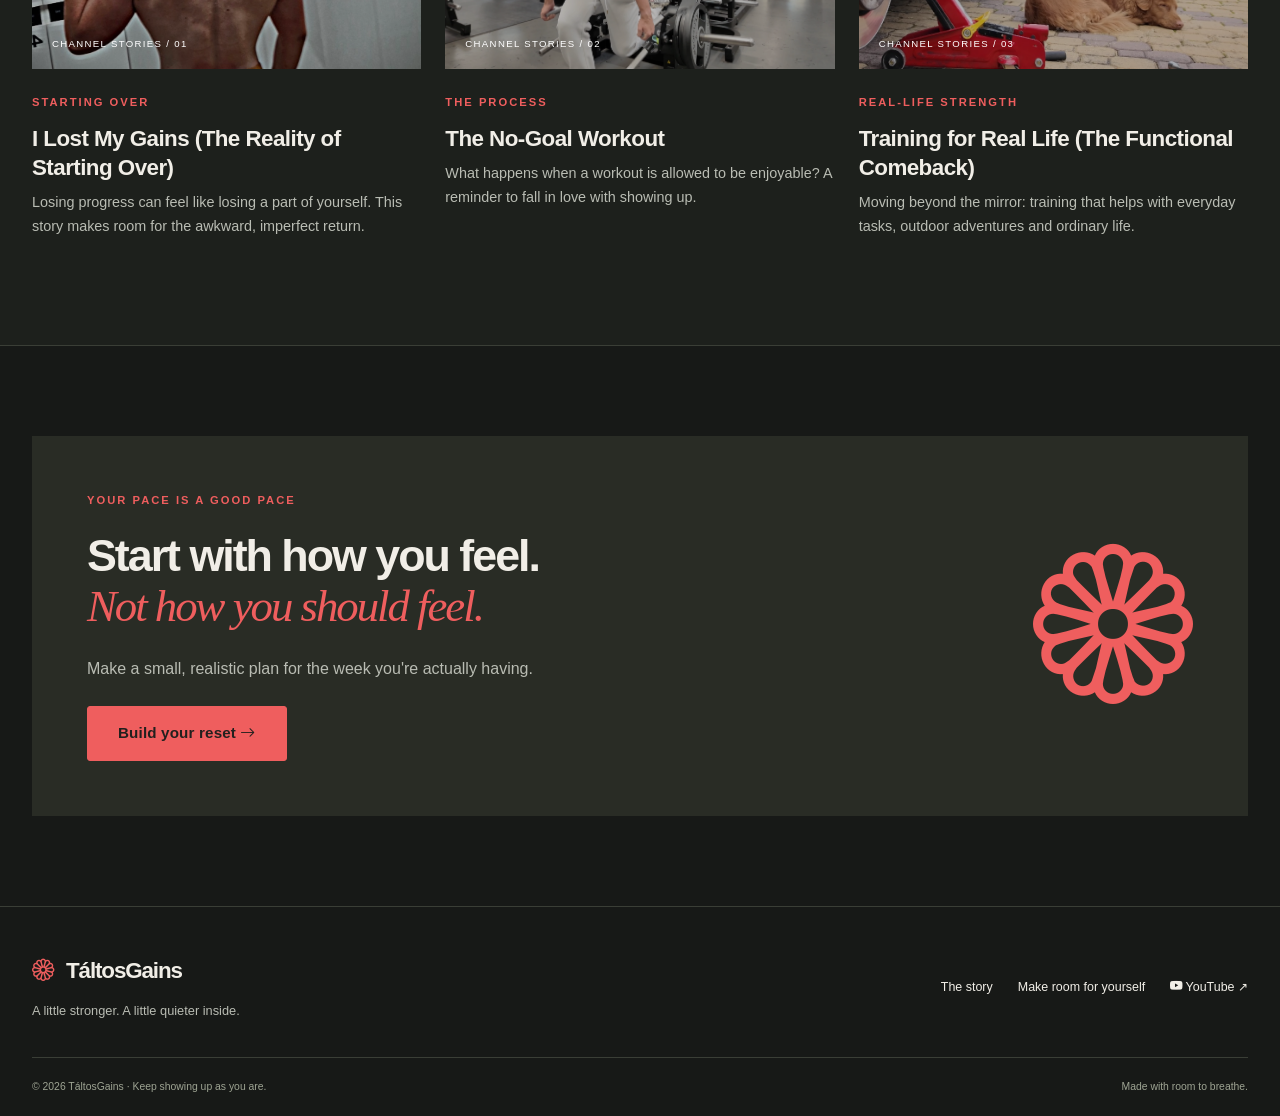
==== commit 6a16c429: "Update website files" ====
--- a/index.html
+++ b/index.html
@@ -5,7 +5,7 @@
         <meta name="viewport" content="width=device-width, initial-scale=1" />
         <meta
             name="description"
-            content="TáltosGains — honest gym stories, functional movement and guilt-free recovery. Train for your mind. Live at your own pace."
+            content="TáltosGains - honest gym stories, functional movement and guilt-free recovery. Train for your mind. Live at your own pace."
         />
         <meta name="theme-color" content="#171917" />
         <script src="js/theme.js"></script>
@@ -272,7 +272,7 @@
                         </p>
                         <p>
                             TáltosGains is about the messy middle: starting over, overthinking, and
-                            discovering that the gym can be a place to breathe. Around here, you don’t need a
+                            discovering that the gym can be a place to breathe. Around here, you don't need a
                             transformation photo to belong.
                         </p>
                         <a class="text-link" href="about.html">
@@ -396,7 +396,7 @@
                             <br />
                             <em>Not how you should feel.</em>
                         </h2>
-                        <p>Make a small, realistic plan for the week you’re actually having.</p>
+                        <p>Make a small, realistic plan for the week you're actually having.</p>
                         <a class="btn btn-primary btn-lg" href="reset.html">
                             Build your reset
                             <i class="bi bi-arrow-right" aria-hidden="true"></i>
--- a/style.css
+++ b/style.css
@@ -1,4 +1,4 @@
-/* TáltosGains: dark editorial layout with a softer red accent. */
+/* TáltosGains - main styles */
 
 /* Colors and basic page styles */
 :root {
@@ -108,7 +108,7 @@
 /* Header and navigation */
 .navbar {
     min-height: 104px;
-    /* Bootstrap navbar variables: menu link colors and spacing */
+    /* Bootstrap navbar variables: menu link colors and spaacing */
     --bs-navbar-color: #caccc4;
     --bs-navbar-hover-color: var(--paper);
     --bs-navbar-active-color: var(--accent);
@@ -250,7 +250,7 @@
     top: 12px;
 }
 
-/* ":root" raises specificity so this beats Bootstrap's ".btn:focus-visible" without !important */
+/* ":root" raises specificity so this beats Bootstrap's ".btn:focus-visible" without !important (I hope)*/
 :root :focus-visible {
     outline: 3px solid var(--accent);
     outline-offset: 4px;
@@ -649,7 +649,7 @@
 .nav-tabs {
     border-color: var(--line);
     gap: 8px;
-    /* Bootstrap nav variables: tab colors and spacing */
+    /* tab colors + spacing */
     --bs-nav-link-padding-x: 15px;
     --bs-nav-link-padding-y: 14px;
     --bs-nav-link-color: #caccc4;
@@ -1062,7 +1062,7 @@
     }
 }
 
-/* Photo framing: keep the subject visible in each image. */
+/* Photo framing */
 .photo-starting-over {
     object-position: center 57%;
 }
@@ -1151,7 +1151,7 @@
     color: #fff;
 }
 
-/* Keep text and controls legible over the carousel photos. */
+/* Light mode: carousel text */
 [data-bs-theme="light"] #homeCarousel {
     --paper: #f1eee7;
 }
@@ -1191,7 +1191,7 @@
     --bs-btn-hover-color: #171917;
 }
 
-/* Keep the movement table readable on narrow screens. */
+/* Movement table on small screens */
 @media (max-width: 767.98px) {
     #movementTable .movement-wide-column {
         display: none;
